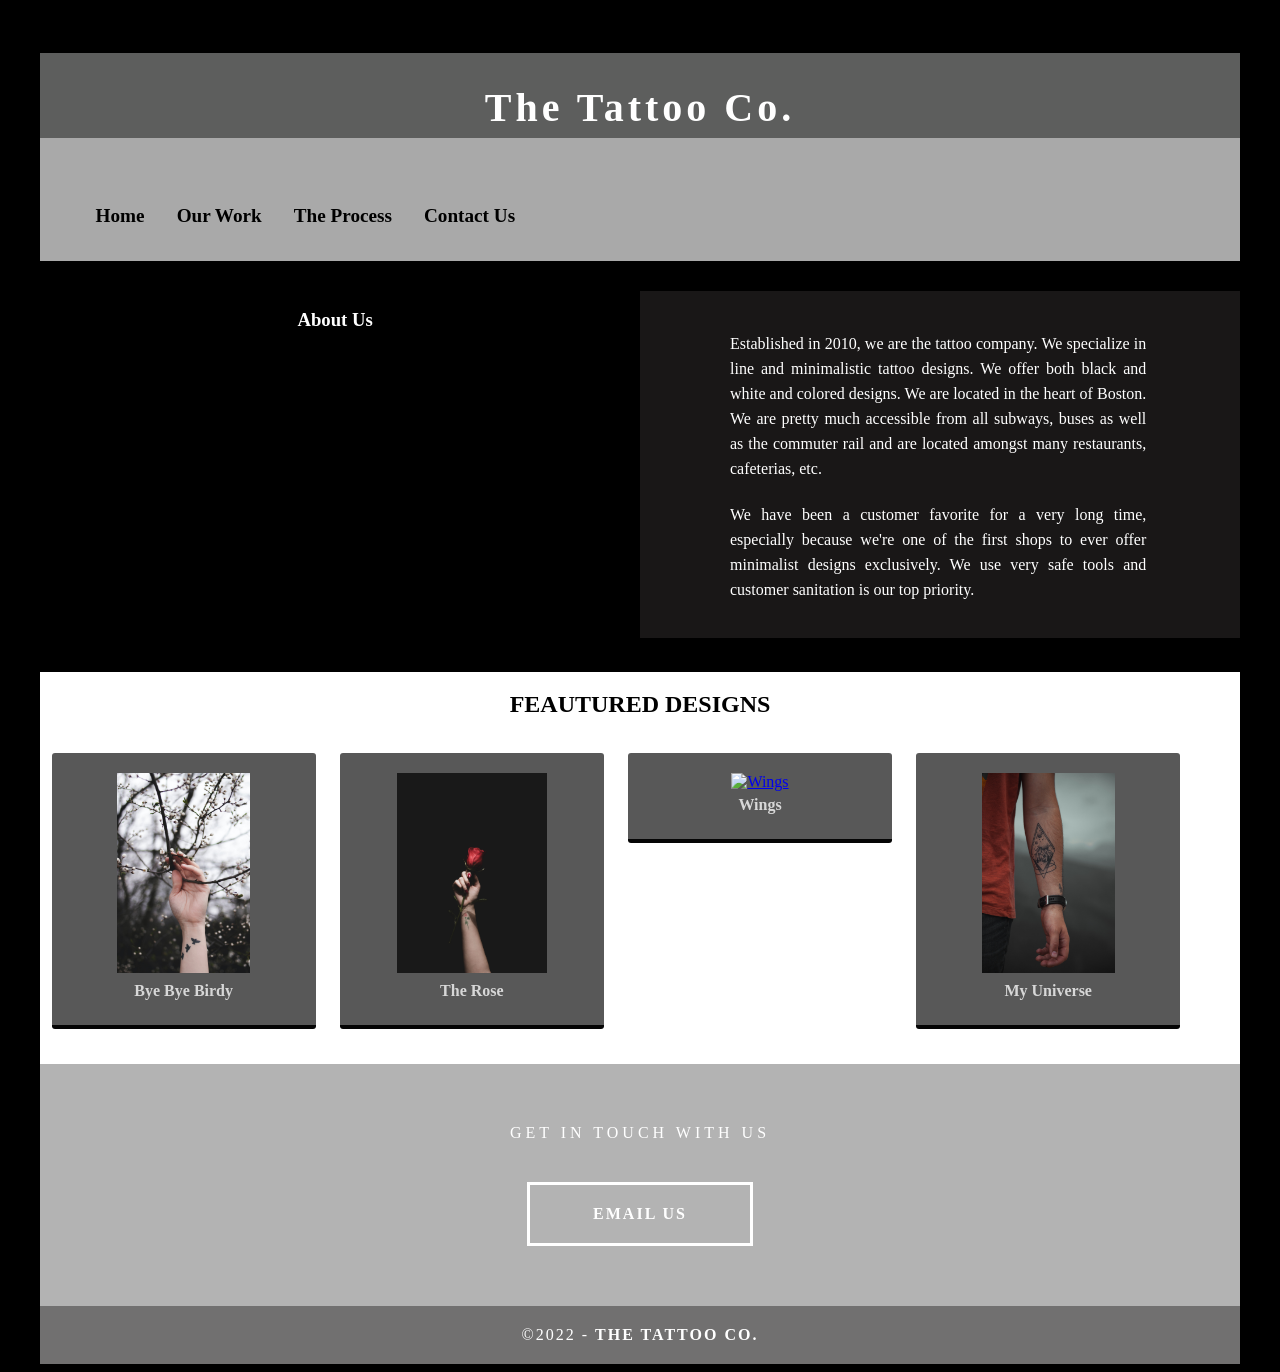
==== Home.html @ f01e4f0e "Add files via upload" ====
<!--https://app-itc2400-37.azurewebsites.net/Home.html-->
<!doctype html>
<html>

<head>
  <meta charset="UTF-8">
  <meta http-equiv="X-UA-Compatible" content="IE=edge">
  <meta name="viewport" content="width=device-width, initial-scale=1.0">
  <title> The Tattoo Co. : Home</title>
  <link rel="stylesheet" href="stylesheets/home.css">
</head>

<body>
  <!-- Main Container -->
  <div class="container">
    <!-- Header -->
    <header class="header">
      <h4 class="logo">The Tattoo Co.</h4>
    </header>
    <nav>
      <ul>
        <li><a href="Home.html"> Home </a> </li>
        <li><a href="Ourwork.html">Our Work</a> </li>
        <li> <a href="TheProcess.html">The Process </a> </li>
        <li><a href="ContactUs.html"> Contact Us</a> </li>
      </ul>
    </nav>

    <!-- Hero Section -->
    <section class="intro">
      <div class="column">
        <h3>About Us &nbsp;</h3>
      </div>
      <div class="column">
        <div style="background-color:#191717; text-align:center;padding:20px 40px;">

          <p> Established in 2010, we are the tattoo company.
            We specialize in line and minimalistic tattoo designs.
            We offer both black and white and colored designs.
            We are located in the heart of Boston. We are pretty
            much accessible from all subways, buses as well as the
            commuter rail and are located amongst many restaurants,
            cafeterias, etc.</p>
          <p>We have been a customer favorite for a very long time,
            especially because we're one of the first shops to ever
            offer minimalist designs exclusively. We use very safe tools
            and customer sanitation is our top priority.</p>
        </div>
      </div>
    </section>
    <!-- Stats Gallery Section -->
    <div class="gallery">

      <h2 style="padding-top: 1em;"> FEAUTURED DESIGNS</h2>

      <div class="thumbnail"> <img src="images/ ByebyeBirdy.jpg" alt="Bye Bye Birdie" width=3648 height="5472"
          class="cards">
        <h4> Bye Bye Birdy </h4>

      </div>
      <div class="thumbnail"> <img src="images/The Rose.jpg" alt="The Rose" width="3448" class="cards">
        <h4>The Rose</h4>

      </div>
      <div class="thumbnail"> <a href="#"><img src="images/Wings.jpg" alt="Wings" width="5975" class="cards" /></a>
        <h4>Wings</h4>
      </div>

      <div class="thumbnail"> <a href="#"><img src="images/Myuniverse.jpg" alt="My Universe" width="3744"
            class="cards" /></a>
        <h4>My Universe</h4>

      </div>
    </div>

    <!-- Footer Section -->
    <footer id="contact">
      <p class="hero_header">GET IN TOUCH WITH US</p>
      <div class="button">
        <a href="mailto:xyz@gmail.com">EMAIL US </a>
      </div>
    </footer>
    <!-- Copyrights Section -->
    <div class="copyright">&copy;2022 - <strong>The Tattoo Co.</strong></div>
  </div>
  <!-- Main Container Ends -->
</body>

</html>
---- stylesheets/home.css ----
@charset "UTF-8";

/* links for images, reference codes used 
Welcome https://unsplash.com/photos/52Kf36w124Y
Bye Bye birdie https://www.pexels.com/photo/person-holding-twig-2106700/
The rose https://unsplash.com/photos/ky5A_DQTSAA
Wings https://unsplash.com/photos/T0mWf5Q5jHY
My Universe https://unsplash.com/photos/CDxbP9Rq1sc
Leaf me alone https://unsplash.com/photos/CjHJbp3zInA
Love https://unsplash.com/photos/JPl0GPNoeoM
Music https://unsplash.com/photos/B3JaMOFsydc
Destination https://unsplash.com/photos/DpKpfS4K2Go
Paper planes https://unsplash.com/photos/8VPh7OsWhLo
Sun to my moon https://unsplash.com/photos/pYd6_Iw8TpM
Sea https://unsplash.com/photos/m-oGAATXyMM
Tattoo gun https://unsplash.com/photos/879s_FY4254
Ink https://unsplash.com/photos/Fm7L2aRlSPw
Latex gloves https://unsplash.com/photos/fAiQRv7FgE0
Numbing Cream https://www.pexels.com/photo/woman-applying-lotion-on-hand-286951/
Background https://unsplash.com/photos/IHj0xtWtLKE
Contact us form, javascript, html, css https://www.formget.com/javascript-contact-form/
The process css html https://codepen.io/paulobrien/pen/baobra
*/
/* Body */
body {
	font-family: Cambria, "Hoefler Text", "Liberation Serif", "Times New Roman", serif;
	background-color: #000000;
	width: fit-content;
}

/* Container */
.container {
	width: 95%;
	margin-left: auto;
	margin-right: auto;
	background-color: darkgray;
}

/* Header */
header {
	width: 100%;
	height: 8%;
	background-color: #5D5E5D;
}

.logo {
	color: #fff;
	font-weight: bold;
	margin-left: auto;
	letter-spacing: 4px;
	margin-right: auto;
	text-align: center;
	padding-top: 25px;
	line-height: 1.5em;
	font-size: 40px;
	display: block;
}

.hero_header {
	color: #FFFFFF;
	text-align: center;
	margin: 0;
	letter-spacing: 4px;
}

nav {
	font-weight: bold;
	background-color: darkgray;
}

nav a {
	text-decoration: none;
	color: black;
}

nav ul {
	list-style-type: none;
	font-size: 1.2em;
	overflow: hidden;
	background-color: darkgray;
}

li {
	display: inline;
	float: left;
}

li a {
	display: block;
	text-align: center;
	padding: 14px 16px;
	text-decoration: none;
}

/* About Section */
.text_column {
	width: 90%;
	font-weight: lighter;
	line-height: 25px;
	padding-left: 20px;
	padding-right: 20px;
	margin-right: 10px;
}

.gallery {
	clear: both;
	display: inline-block;
	width: 100%;
	background-color: #FFFFFF;
	padding-bottom: 35px;
	padding-top: 0px;
	margin-top: -5px;
	margin-bottom: 0px;
}

.thumbnail {
	width: 22%;
	text-align: center;
	float: left;
	margin-top: 35px;
	background-color: #585858;
	padding-bottom: 20px;
	margin-left: 1%;
	margin-right: 1%;
	border-radius: 3px;
	padding-top: 20px;
	border-bottom: 4px solid #050505;
}

.gallery .thumbnail h4 {
	margin-top: 5px;
	margin-bottom: 5px;
	color: #D7D7D7;
	text-align: center;
	padding-left: 20px;
	padding-right: 20px;
}

.gallery h2 {
	text-align: center;
	margin: inherit;
	font-family: Georgia, 'Times New Roman', Times, serif
}

/* More info */
.intro {
	background-image: url(../images/welcome.jpeg);
	padding-bottom: 35px;
	background-size: contain;
}

.column {
	width: 50%;
	text-align: center;
	padding-top: 30px;
	float: left;
}

.intro .column h3 {
	color: #FFFFFF;
	text-align: center;
}

.intro .column p {
	color: #FFFFFF;
}

.cards {
	width: auto;
	height: auto;
	max-width: 400px;
	max-height: 200px;
}

.intro .column p {
	padding-left: 30px;
	padding-right: 30px;
	text-align: justify;
	line-height: 25px;
	font-weight: lighter;
	margin-left: 20px;
	margin-right: 20px;
	width: 80%;
	margin-top: 4%;
}

.button {
	width: 200px;
	margin-top: 40px;
	margin-right: auto;
	margin-bottom: auto;
	margin-left: auto;
	padding-top: 20px;
	padding-right: 10px;
	padding-bottom: 20px;
	padding-left: 10px;
	text-align: center;
	vertical-align: middle;
	border-radius: 0px;
	text-transform: uppercase;
	font-weight: bold;
	letter-spacing: 2px;
	border: 3px solid #FFFFFF;
	color: #FFFFFF;
	transition: all 0.3s linear;
}

.button:hover {
	background-color: #313131;
	color: #FFFFFF;
	cursor: pointer;
}

footer a {
	text-decoration: none;
	color: #fff;
}

.copyright {
	text-align: center;
	padding-top: 20px;
	padding-bottom: 20px;
	background-color: #717070;
	color: #FFFFFF;
	text-transform: uppercase;
	font-weight: lighter;
	letter-spacing: 2px;
	border-top-width: 2px;
}

footer {
	background-color: #B3B3B3;
	padding-top: 60px;
	padding-bottom: 60PX;
}

.intro {
	display: inline-block;
	background-color: #000000;
}

.profile {
	width: 50%;
}

.gallery .thumbnail .tag {
	color: #5D5E5D;
	padding-bottom: 4px;
	padding-top: 4px;
	padding-left: 20px;
	padding-right: 20px;
}

/* Mobile */
@media (max-width: 320px) {
	.logo {
		width: 100%;
		text-align: center;
		margin-top: 13px;
		margin-right: 0px;
		margin-bottom: 0px;
		margin-left: 0px;
	}
	
	.text_column {
		width: 100%;
		text-align: justify;
		padding: 0;
	}

	.intro .column p {
		width: 80%;
		margin-left: 0px;
	}

	.text_column {
		padding-left: 20px;
	}

	.thumbnail {
		width: 100%;
	}

	.column {
		width: 100%;
		margin-top: 0px;
	}

	.hero_header {
		padding-left: 10px;
		padding-right: 10px;
		line-height: 22px;
		text-align: center;
	}

}

/* Small Tablets */
@media (min-width: 321px)and (max-width: 767px) {
	.logo {
		width: 100%;
		text-align: center;
		margin-top: 13px;
		margin-right: 0px;
		margin-bottom: 0px;
		margin-left: 0px;
	}

	.text_column {
		width: 100%;
		text-align: left;
		padding: 0;
	}

	.thumbnail {
		width: 100%;
	}

	.column {
		width: 100%;
		margin-top: 0px;
	}

	.thumbnail {
		width: 100%;
	}

	.text_column {
		padding-left: 20px;
		padding-right: 20px;
		width: 90%;
	}

	.column {
		width: 100%;
		margin-left: 0px;
		margin-right: 0px;
	}

	.profile {
		width: 100%;
	}

	.intro .column p {
		width: 90%;
		text-align: center;
		padding-left: 0px;
	}
}

/* Small Desktops */
@media (min-width: 768px) and (max-width: 1096px) {
	.text_column {
		width: 100%;
	}

	.thumbnail {
		width: 48%;
	}

	.text_column {
		width: 90%;
		margin: 0;
		padding: 20px;
	}

	.intro .column p {
		width: 80%;
	}
}
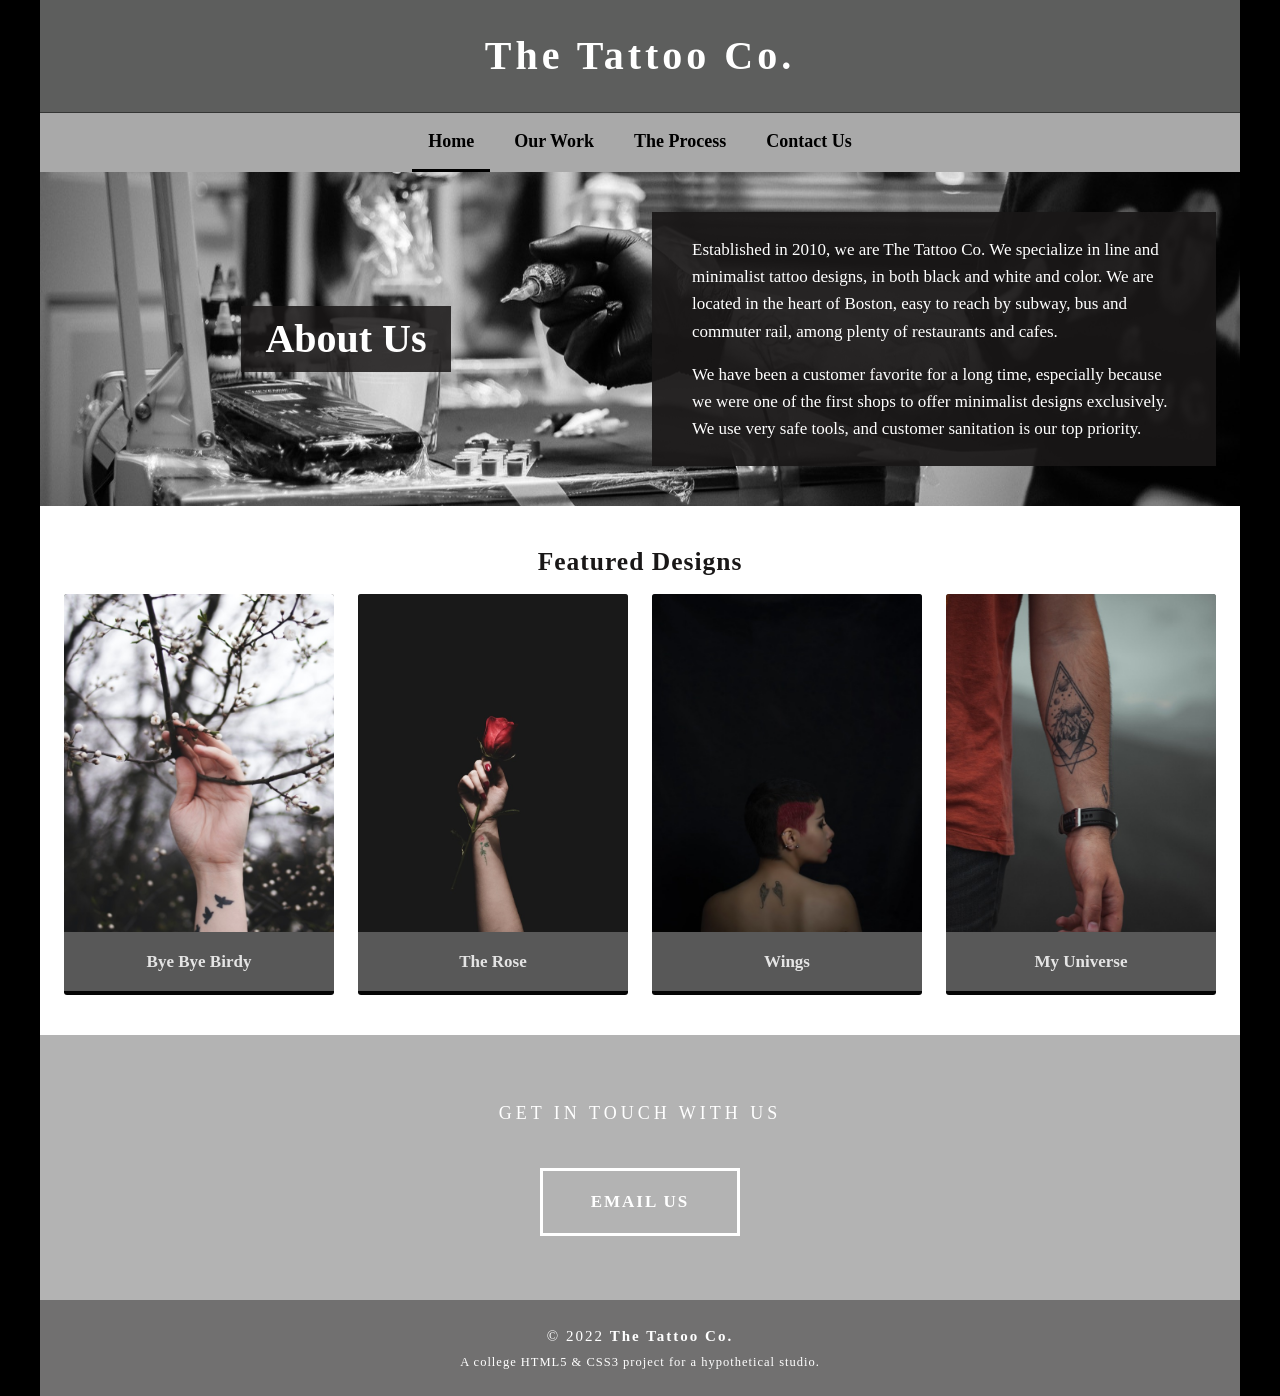
==== commit d32021ab: "Polish: phone-friendly layout, lighter images, fixed typos, working demo form - One shared styleshee" ====
--- a/Home.html
+++ b/Home.html
@@ -1,89 +1,76 @@
-<!--https://app-itc2400-37.azurewebsites.net/Home.html-->
 <!doctype html>
-<html>
+<html lang="en">
 
 <head>
   <meta charset="UTF-8">
-  <meta http-equiv="X-UA-Compatible" content="IE=edge">
-  <meta name="viewport" content="width=device-width, initial-scale=1.0">
-  <title> The Tattoo Co. : Home</title>
-  <link rel="stylesheet" href="stylesheets/home.css">
+  <meta name="viewport" content="width=device-width, initial-scale=1">
+  <title>Home · The Tattoo Co.</title>
+  <meta name="description" content="The Tattoo Co. is a college HTML5 and CSS3 project: a website for a hypothetical minimalist tattoo studio.">
+  <link rel="stylesheet" href="stylesheets/site.css">
 </head>
 
 <body>
-  <!-- Main Container -->
   <div class="container">
-    <!-- Header -->
     <header class="header">
-      <h4 class="logo">The Tattoo Co.</h4>
+      <p class="logo"><a href="Home.html">The Tattoo Co.</a></p>
     </header>
-    <nav>
+    <nav aria-label="Main">
       <ul>
-        <li><a href="Home.html"> Home </a> </li>
-        <li><a href="Ourwork.html">Our Work</a> </li>
-        <li> <a href="TheProcess.html">The Process </a> </li>
-        <li><a href="ContactUs.html"> Contact Us</a> </li>
+        <li><a href="Home.html" aria-current="page">Home</a></li>
+        <li><a href="Ourwork.html">Our Work</a></li>
+        <li><a href="TheProcess.html">The Process</a></li>
+        <li><a href="ContactUs.html">Contact Us</a></li>
       </ul>
     </nav>
 
-    <!-- Hero Section -->
-    <section class="intro">
-      <div class="column">
-        <h3>About Us &nbsp;</h3>
-      </div>
-      <div class="column">
-        <div style="background-color:#191717; text-align:center;padding:20px 40px;">
+    <main>
+      <section class="intro" aria-labelledby="about">
+        <h2 id="about">About Us</h2>
+        <div class="intro-text">
+          <p>Established in 2010, we are The Tattoo Co. We specialize in line and minimalist tattoo designs,
+            in both black and white and color. We are located in the heart of Boston, easy to reach by subway,
+            bus and commuter rail, among plenty of restaurants and cafes.</p>
+          <p>We have been a customer favorite for a long time, especially because we were one of the first shops
+            to offer minimalist designs exclusively. We use very safe tools, and customer sanitation is our top
+            priority.</p>
+        </div>
+      </section>
 
-          <p> Established in 2010, we are the tattoo company.
-            We specialize in line and minimalistic tattoo designs.
-            We offer both black and white and colored designs.
-            We are located in the heart of Boston. We are pretty
-            much accessible from all subways, buses as well as the
-            commuter rail and are located amongst many restaurants,
-            cafeterias, etc.</p>
-          <p>We have been a customer favorite for a very long time,
-            especially because we're one of the first shops to ever
-            offer minimalist designs exclusively. We use very safe tools
-            and customer sanitation is our top priority.</p>
-        </div>
-      </div>
-    </section>
-    <!-- Stats Gallery Section -->
-    <div class="gallery">
+      <section class="section" aria-labelledby="featured">
+        <h2 id="featured">Featured Designs</h2>
+        <ul class="cards">
+          <li><figure class="card">
+            <img src="images/ByebyeBirdy.jpg" width="667" height="1000" loading="lazy"
+              alt="Three small black birds tattooed on a wrist, the hand reaching up to a blossoming branch">
+            <figcaption>Bye Bye Birdy</figcaption>
+          </figure></li>
+          <li><figure class="card">
+            <img src="images/TheRose.jpg" width="751" height="1000" loading="lazy"
+              alt="A raised hand holding a red rose against a black background, a fine-line tattoo on the wrist">
+            <figcaption>The Rose</figcaption>
+          </figure></li>
+          <li><figure class="card">
+            <img src="images/Wings.jpg" width="790" height="730" loading="lazy"
+              alt="A small pair of wings tattooed between the shoulder blades of a person with red hair">
+            <figcaption>Wings</figcaption>
+          </figure></li>
+          <li><figure class="card">
+            <img src="images/Myuniverse.jpg" width="667" height="1000" loading="lazy"
+              alt="A geometric diamond tattoo framing a starry landscape on a forearm">
+            <figcaption>My Universe</figcaption>
+          </figure></li>
+        </ul>
+      </section>
+    </main>
 
-      <h2 style="padding-top: 1em;"> FEAUTURED DESIGNS</h2>
-
-      <div class="thumbnail"> <img src="images/ ByebyeBirdy.jpg" alt="Bye Bye Birdie" width=3648 height="5472"
-          class="cards">
-        <h4> Bye Bye Birdy </h4>
-
-      </div>
-      <div class="thumbnail"> <img src="images/The Rose.jpg" alt="The Rose" width="3448" class="cards">
-        <h4>The Rose</h4>
-
-      </div>
-      <div class="thumbnail"> <a href="#"><img src="images/Wings.jpg" alt="Wings" width="5975" class="cards" /></a>
-        <h4>Wings</h4>
-      </div>
-
-      <div class="thumbnail"> <a href="#"><img src="images/Myuniverse.jpg" alt="My Universe" width="3744"
-            class="cards" /></a>
-        <h4>My Universe</h4>
-
-      </div>
+    <footer>
+      <p class="hero_header">GET IN TOUCH WITH US</p>
+      <a class="button" href="mailto:hello@example.com">Email us</a>
+    </footer>
+    <div class="copyright">&copy; 2022 <strong>The Tattoo Co.</strong>
+      <small>A college HTML5 &amp; CSS3 project for a hypothetical studio.</small>
     </div>
-
-    <!-- Footer Section -->
-    <footer id="contact">
-      <p class="hero_header">GET IN TOUCH WITH US</p>
-      <div class="button">
-        <a href="mailto:xyz@gmail.com">EMAIL US </a>
-      </div>
-    </footer>
-    <!-- Copyrights Section -->
-    <div class="copyright">&copy;2022 - <strong>The Tattoo Co.</strong></div>
   </div>
-  <!-- Main Container Ends -->
 </body>
 
-</html>+</html>
--- a/stylesheets/site.css
+++ b/stylesheets/site.css
@@ -0,0 +1,434 @@
+@charset "UTF-8";
+
+/* The Tattoo Co. — one shared stylesheet for all four pages.
+
+Image credits:
+Welcome https://unsplash.com/photos/52Kf36w124Y
+Bye Bye Birdy https://www.pexels.com/photo/person-holding-twig-2106700/
+The Rose https://unsplash.com/photos/ky5A_DQTSAA
+Wings https://unsplash.com/photos/T0mWf5Q5jHY
+My Universe https://unsplash.com/photos/CDxbP9Rq1sc
+Leaf Me Alone https://unsplash.com/photos/CjHJbp3zInA
+Remedy (Love) https://unsplash.com/photos/JPl0GPNoeoM
+Music https://unsplash.com/photos/B3JaMOFsydc
+Destination https://unsplash.com/photos/DpKpfS4K2Go
+Paper Plane https://unsplash.com/photos/8VPh7OsWhLo
+Sun To My Moon https://unsplash.com/photos/pYd6_Iw8TpM
+Seahorn (Sea) https://unsplash.com/photos/m-oGAATXyMM
+Tattoo gun https://unsplash.com/photos/879s_FY4254
+Ink https://unsplash.com/photos/Fm7L2aRlSPw
+Gloves https://unsplash.com/photos/fAiQRv7FgE0
+Numbing cream https://www.pexels.com/photo/woman-applying-lotion-on-hand-286951/
+Background https://unsplash.com/photos/IHj0xtWtLKE
+Contact form reference https://www.formget.com/javascript-contact-form/
+The Process layout reference https://codepen.io/paulobrien/pen/baobra
+*/
+
+:root {
+	--black: #000;
+	--ink: #191717;
+	--header: #5d5e5d;
+	--panel: darkgray;
+	--card: #585858;
+	--card-text: #e4e4e4;
+	--footer: #b3b3b3;
+	--copyright: #717070;
+	--white: #fff;
+
+	--serif: Cambria, "Hoefler Text", "Liberation Serif", "Times New Roman", serif;
+	--display: Georgia, "Times New Roman", Times, serif;
+
+	--space-1: 0.5rem;
+	--space-2: 1rem;
+	--space-3: 1.5rem;
+	--space-4: 2.5rem;
+	--space-5: 4rem;
+}
+
+*,
+*::before,
+*::after {
+	box-sizing: border-box;
+}
+
+body {
+	margin: 0;
+	font-family: var(--serif);
+	font-size: 1.0625rem;
+	line-height: 1.6;
+	color: var(--ink);
+	background-color: var(--black);
+}
+
+img {
+	display: block;
+	max-width: 100%;
+	height: auto;
+}
+
+h1,
+h2,
+h3 {
+	font-family: var(--display);
+	line-height: 1.25;
+	margin: 0 0 var(--space-2);
+}
+
+.container {
+	width: min(100%, 1200px);
+	margin: 0 auto;
+	background-color: var(--panel);
+}
+
+/* Header */
+.header {
+	background-color: var(--header);
+	border-bottom: 1px solid #353635;
+	padding: var(--space-3) var(--space-2);
+	text-align: center;
+}
+
+.logo {
+	margin: 0;
+	color: var(--white);
+	font-family: var(--serif);
+	font-size: clamp(1.75rem, 6vw, 2.5rem);
+	font-weight: bold;
+	letter-spacing: 4px;
+}
+
+.logo a {
+	color: inherit;
+	text-decoration: none;
+}
+
+/* Nav */
+nav ul {
+	display: flex;
+	flex-wrap: wrap;
+	justify-content: center;
+	gap: 0 var(--space-1);
+	margin: 0;
+	padding: 0 var(--space-1);
+	list-style: none;
+}
+
+nav a {
+	display: block;
+	padding: 0.85rem 1rem;
+	font-size: 1.125rem;
+	font-weight: bold;
+	color: var(--black);
+	text-decoration: none;
+	border-bottom: 3px solid transparent;
+}
+
+nav a:hover,
+nav a:focus-visible {
+	border-bottom-color: var(--header);
+}
+
+nav a[aria-current="page"] {
+	border-bottom-color: var(--black);
+}
+
+/* Shared section wrapper */
+.section {
+	background-color: var(--white);
+	padding: var(--space-4) var(--space-3);
+}
+
+.section h2 {
+	text-align: center;
+	letter-spacing: 1px;
+}
+
+/* Home: About Us */
+.intro {
+	display: grid;
+	grid-template-columns: 1fr 1fr;
+	align-items: center;
+	gap: var(--space-3);
+	padding: var(--space-4) var(--space-3);
+	background: var(--black) url(../images/welcome.jpeg) center / cover no-repeat;
+}
+
+.intro h2 {
+	justify-self: center;
+	margin: 0;
+	padding: var(--space-1) var(--space-3);
+	background-color: rgba(25, 23, 23, 0.85);
+	color: var(--white);
+	text-align: center;
+	font-size: clamp(1.75rem, 5vw, 2.5rem);
+}
+
+.intro-text {
+	background-color: rgba(25, 23, 23, 0.92);
+	color: var(--white);
+	padding: var(--space-3) var(--space-4);
+}
+
+.intro-text p {
+	margin: 0 0 var(--space-2);
+}
+
+.intro-text p:last-child {
+	margin-bottom: 0;
+}
+
+/* Galleries (Home + Our Work) */
+.cards {
+	display: grid;
+	grid-template-columns: repeat(auto-fill, minmax(220px, 1fr));
+	gap: var(--space-3);
+	margin: 0;
+	padding: 0;
+	list-style: none;
+}
+
+.cards > li {
+	display: flex;
+}
+
+.card {
+	flex: 1;
+	display: flex;
+	flex-direction: column;
+	margin: 0;
+	background-color: var(--card);
+	border-radius: 3px;
+	border-bottom: 4px solid #050505;
+	overflow: hidden;
+}
+
+.card img {
+	width: 100%;
+	aspect-ratio: 4 / 5;
+	object-fit: cover;
+}
+
+.card figcaption {
+	flex: 1;
+	display: grid;
+	place-items: center;
+	padding: var(--space-2);
+	color: var(--card-text);
+	font-weight: bold;
+	text-align: center;
+}
+
+/* The Process */
+.process {
+	display: grid;
+	gap: var(--space-4);
+	max-width: 1100px;
+	margin: 0 auto;
+}
+
+.step {
+	display: grid;
+	grid-template-columns: 1fr 1fr;
+	background-color: #ccc;
+}
+
+.step-text {
+	padding: var(--space-3);
+}
+
+.step-text h3 {
+	text-align: center;
+}
+
+.step-text p {
+	margin: 0;
+}
+
+.step img {
+	width: 100%;
+	height: 100%;
+	min-height: 300px;
+	object-fit: cover;
+	aspect-ratio: auto;
+	contain: size; /* the text sets the row height, the photo fills it */
+}
+
+.process-note {
+	max-width: 70ch;
+	margin: var(--space-4) auto 0;
+}
+
+/* Contact */
+.contact {
+	background: url(../images/bg.jpg) center / cover no-repeat;
+	padding: var(--space-5) var(--space-2);
+}
+
+.contact-card {
+	width: min(100%, 440px);
+	margin: 0 auto;
+	padding: var(--space-3) var(--space-4);
+	background-color: var(--white);
+	border: 1px solid var(--black);
+	border-radius: 6px;
+	box-shadow: 0 0 15px rgba(0, 0, 0, 0.5);
+}
+
+.contact-card h2 {
+	margin-bottom: var(--space-1);
+}
+
+.contact-card hr {
+	margin: 0 0 var(--space-3);
+}
+
+.contact-card label {
+	display: block;
+	margin-bottom: var(--space-1);
+	font-weight: bold;
+}
+
+.contact-card input,
+.contact-card textarea {
+	display: block;
+	width: 100%;
+	margin-bottom: var(--space-3);
+	padding: 0.6rem;
+	font: inherit;
+	border: 3px solid var(--black);
+}
+
+.contact-card textarea {
+	min-height: 120px;
+	resize: vertical;
+}
+
+.contact-card button {
+	width: 100%;
+	padding: 0.75rem;
+	font: inherit;
+	font-size: 1.125rem;
+	font-weight: bold;
+	color: var(--white);
+	background-color: #4d4d4d;
+	border: none;
+	cursor: pointer;
+}
+
+.contact-card button:hover,
+.contact-card button:focus-visible {
+	background-color: var(--black);
+}
+
+.form-note {
+	margin: var(--space-2) 0 0;
+	font-size: 0.9375rem;
+	text-align: center;
+}
+
+.form-status {
+	margin: var(--space-2) 0 0;
+	padding: var(--space-2);
+	background-color: #eee;
+	border-left: 4px solid var(--header);
+}
+
+/* Footer */
+footer {
+	background-color: var(--footer);
+	padding: var(--space-5) var(--space-2);
+	text-align: center;
+}
+
+.hero_header {
+	margin: 0 0 var(--space-4);
+	color: var(--white);
+	font-size: 1.125rem;
+	letter-spacing: 4px;
+}
+
+.button {
+	display: inline-block;
+	min-width: 200px;
+	padding: 1.1rem 1.5rem;
+	font-weight: bold;
+	letter-spacing: 2px;
+	text-transform: uppercase;
+	text-decoration: none;
+	color: var(--white);
+	border: 3px solid var(--white);
+	transition: background-color 0.3s linear;
+}
+
+.button:hover,
+.button:focus-visible {
+	background-color: #313131;
+}
+
+.copyright {
+	padding: var(--space-3) var(--space-2);
+	background-color: var(--copyright);
+	color: var(--white);
+	text-align: center;
+	letter-spacing: 2px;
+	font-size: 0.9375rem;
+}
+
+.copyright small {
+	display: block;
+	margin-top: 0.25rem;
+	letter-spacing: 1px;
+	text-transform: none;
+}
+
+/* Tablets and phones */
+@media (max-width: 760px) {
+	.intro,
+	.step {
+		grid-template-columns: 1fr;
+	}
+
+	.intro-text {
+		padding: var(--space-3);
+	}
+
+	.step img {
+		height: auto;
+		min-height: 0;
+		aspect-ratio: 3 / 2;
+	}
+
+	.section {
+		padding: var(--space-4) var(--space-2);
+	}
+
+	.contact-card {
+		padding: var(--space-3);
+	}
+}
+
+@media (max-width: 480px) {
+	nav ul {
+		gap: 0;
+		padding: 0;
+	}
+
+	nav a {
+		padding: 0.7rem 0.45rem;
+		font-size: 0.95rem;
+	}
+
+	.cards {
+		grid-template-columns: 1fr 1fr;
+		gap: var(--space-2);
+	}
+
+	.card figcaption {
+		padding: var(--space-1);
+		font-size: 0.9375rem;
+	}
+
+	.hero_header {
+		letter-spacing: 2px;
+	}
+}
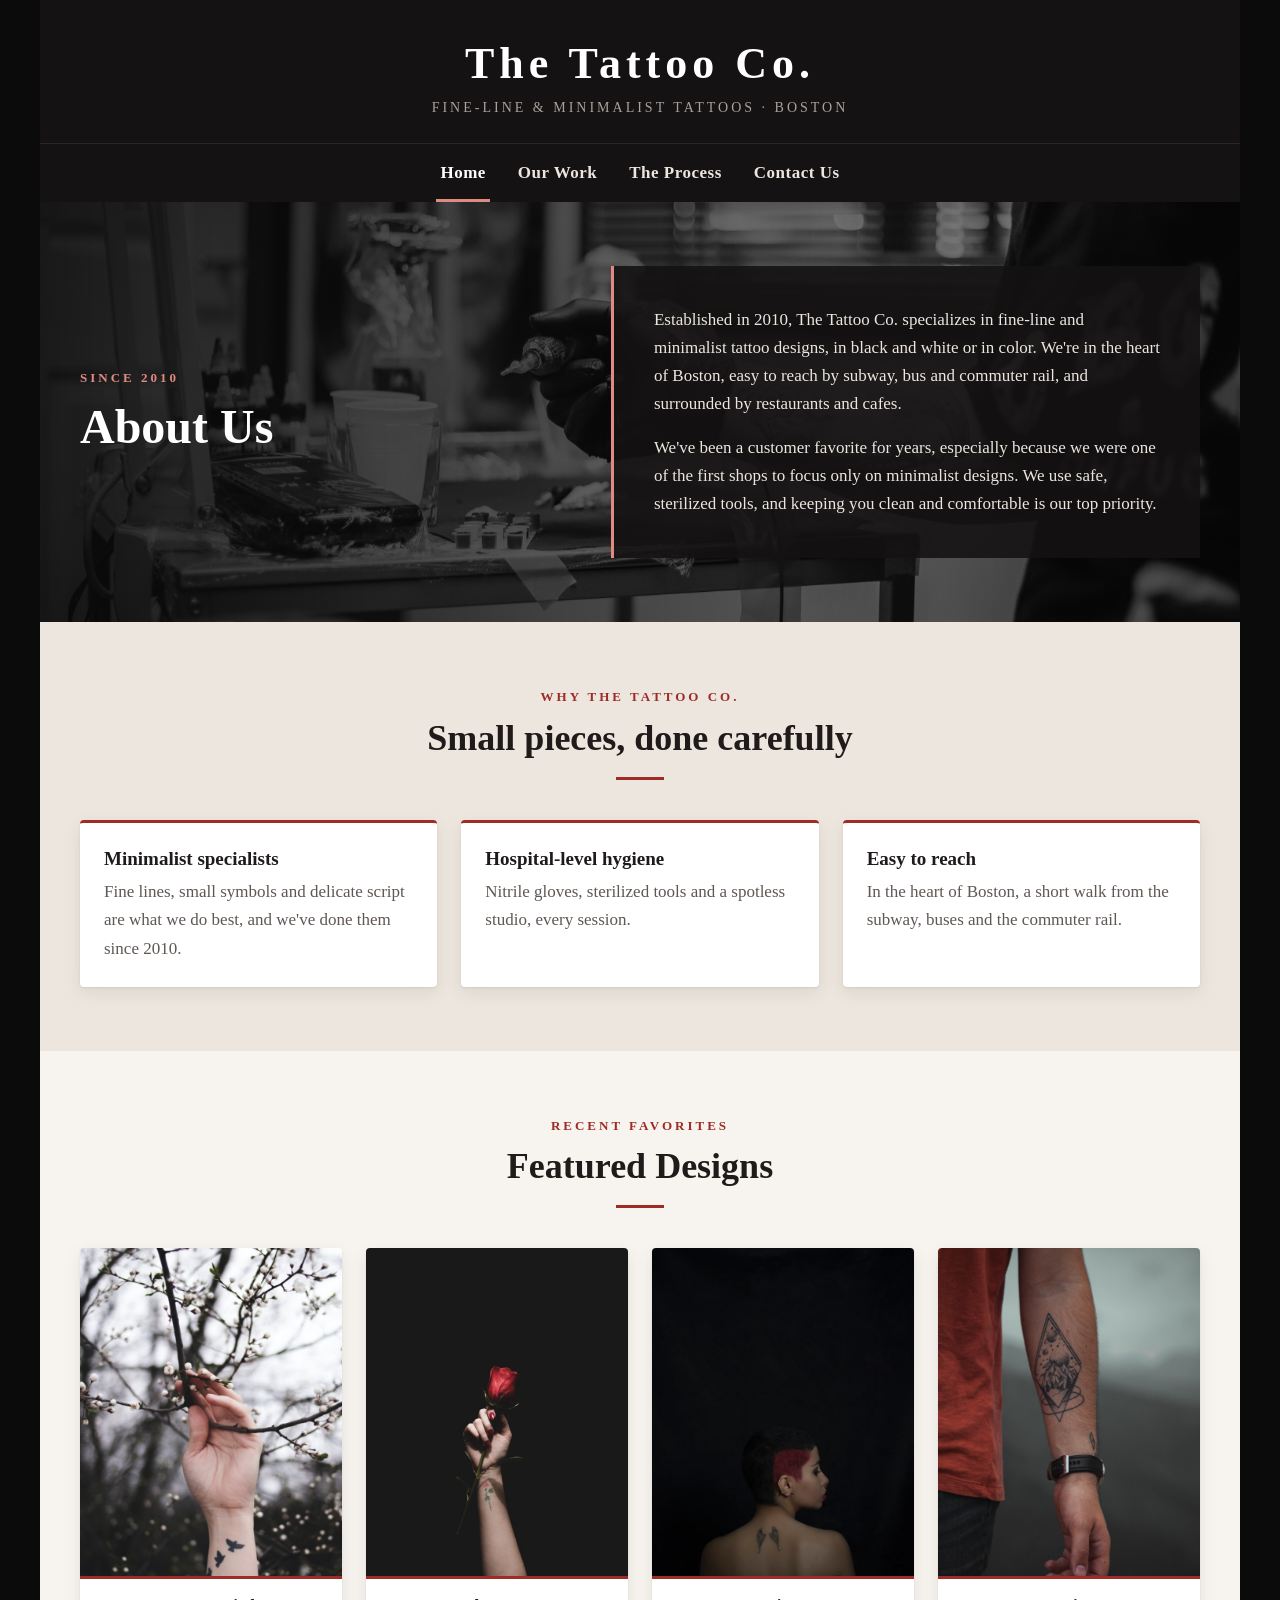
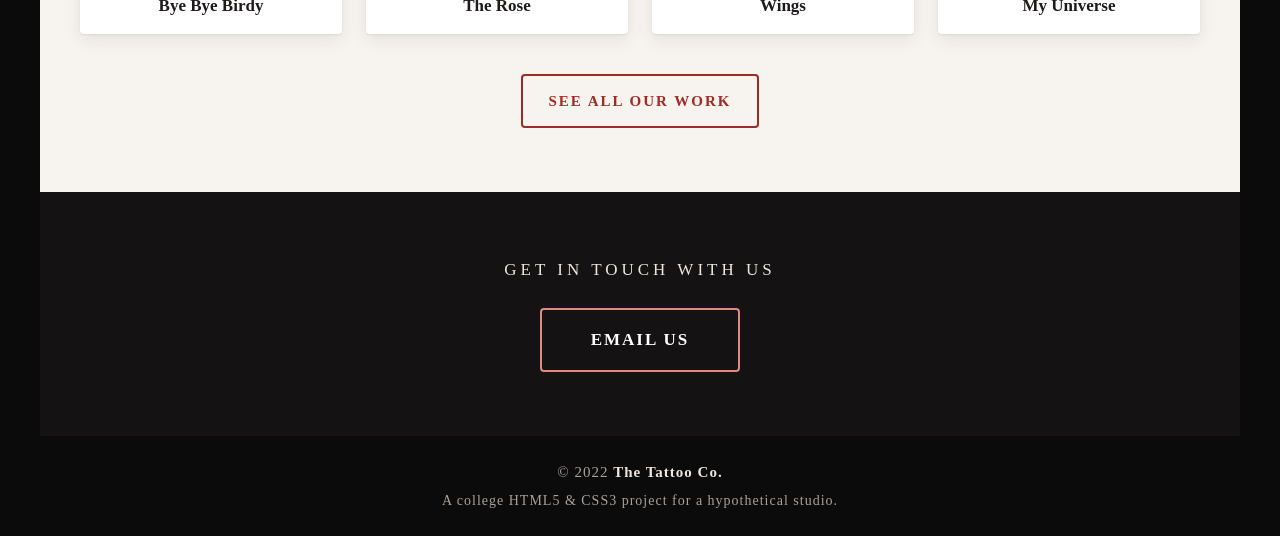
==== commit d2367539: "Refresh: warmer palette, better contrast and spacing, a few new sections and photos - New palette: d" ====
--- a/Home.html
+++ b/Home.html
@@ -13,6 +13,7 @@
   <div class="container">
     <header class="header">
       <p class="logo"><a href="Home.html">The Tattoo Co.</a></p>
+      <p class="tagline">Fine-line &amp; minimalist tattoos · Boston</p>
     </header>
     <nav aria-label="Main">
       <ul>
@@ -25,19 +26,47 @@
 
     <main>
       <section class="intro" aria-labelledby="about">
-        <h2 id="about">About Us</h2>
+        <div>
+          <p class="eyebrow">Since 2010</p>
+          <h2 id="about">About Us</h2>
+        </div>
         <div class="intro-text">
-          <p>Established in 2010, we are The Tattoo Co. We specialize in line and minimalist tattoo designs,
-            in both black and white and color. We are located in the heart of Boston, easy to reach by subway,
-            bus and commuter rail, among plenty of restaurants and cafes.</p>
-          <p>We have been a customer favorite for a long time, especially because we were one of the first shops
-            to offer minimalist designs exclusively. We use very safe tools, and customer sanitation is our top
-            priority.</p>
+          <p>Established in 2010, The Tattoo Co. specializes in fine-line and minimalist tattoo designs, in
+            black and white or in color. We're in the heart of Boston, easy to reach by subway, bus and
+            commuter rail, and surrounded by restaurants and cafes.</p>
+          <p>We've been a customer favorite for years, especially because we were one of the first shops to
+            focus only on minimalist designs. We use safe, sterilized tools, and keeping you clean and
+            comfortable is our top priority.</p>
         </div>
       </section>
 
+      <section class="section section-alt" aria-labelledby="why">
+        <div class="section-head">
+          <p class="eyebrow">Why The Tattoo Co.</p>
+          <h2 id="why">Small pieces, done carefully</h2>
+        </div>
+        <ul class="reasons">
+          <li>
+            <h3>Minimalist specialists</h3>
+            <p>Fine lines, small symbols and delicate script are what we do best, and we've done them since
+              2010.</p>
+          </li>
+          <li>
+            <h3>Hospital-level hygiene</h3>
+            <p>Nitrile gloves, sterilized tools and a spotless studio, every session.</p>
+          </li>
+          <li>
+            <h3>Easy to reach</h3>
+            <p>In the heart of Boston, a short walk from the subway, buses and the commuter rail.</p>
+          </li>
+        </ul>
+      </section>
+
       <section class="section" aria-labelledby="featured">
-        <h2 id="featured">Featured Designs</h2>
+        <div class="section-head">
+          <p class="eyebrow">Recent favorites</p>
+          <h2 id="featured">Featured Designs</h2>
+        </div>
         <ul class="cards">
           <li><figure class="card">
             <img src="images/ByebyeBirdy.jpg" width="667" height="1000" loading="lazy"
@@ -60,6 +89,7 @@
             <figcaption>My Universe</figcaption>
           </figure></li>
         </ul>
+        <p class="center"><a class="btn" href="Ourwork.html">See all our work</a></p>
       </section>
     </main>
 
--- a/stylesheets/site.css
+++ b/stylesheets/site.css
@@ -20,20 +20,28 @@
 Gloves https://unsplash.com/photos/fAiQRv7FgE0
 Numbing cream https://www.pexels.com/photo/woman-applying-lotion-on-hand-286951/
 Background https://unsplash.com/photos/IHj0xtWtLKE
+Lotus (Lotus.jpg, formerly tattoo1.jpg) from the original project files; source not recorded
+444 https://unsplash.com/photos/pRsbNZsq5lM
+Together https://unsplash.com/photos/3afL0VQrjvg
+Trident https://unsplash.com/photos/YzK7je1mZvM
 Contact form reference https://www.formget.com/javascript-contact-form/
 The Process layout reference https://codepen.io/paulobrien/pen/baobra
 */
 
 :root {
-	--black: #000;
-	--ink: #191717;
-	--header: #5d5e5d;
-	--panel: darkgray;
-	--card: #585858;
-	--card-text: #e4e4e4;
-	--footer: #b3b3b3;
-	--copyright: #717070;
+	--night: #141212;
+	--night-2: #0c0b0b;
+	--paper: #f7f3ee;
+	--paper-2: #ece6de;
 	--white: #fff;
+	--ink: #1f1b1a;
+	--muted: #5f5753;
+	--on-dark: #ece6df;
+	--on-dark-muted: #a9a19b;
+	--line: #d9d0c5;
+	--accent: #9e2b25;
+	--accent-dark: #7d211c;
+	--accent-on-dark: #e08b82;
 
 	--serif: Cambria, "Hoefler Text", "Liberation Serif", "Times New Roman", serif;
 	--display: Georgia, "Times New Roman", Times, serif;
@@ -43,6 +51,9 @@
 	--space-3: 1.5rem;
 	--space-4: 2.5rem;
 	--space-5: 4rem;
+
+	--radius: 4px;
+	--shadow: 0 1px 2px rgba(31, 27, 26, 0.08), 0 6px 18px rgba(31, 27, 26, 0.08);
 }
 
 *,
@@ -51,13 +62,17 @@
 	box-sizing: border-box;
 }
 
+html {
+	scroll-behavior: smooth;
+}
+
 body {
 	margin: 0;
 	font-family: var(--serif);
 	font-size: 1.0625rem;
-	line-height: 1.6;
+	line-height: 1.65;
 	color: var(--ink);
-	background-color: var(--black);
+	background-color: var(--night-2);
 }
 
 img {
@@ -70,21 +85,38 @@
 h2,
 h3 {
 	font-family: var(--display);
+	font-weight: bold;
 	line-height: 1.25;
 	margin: 0 0 var(--space-2);
+}
+
+p {
+	margin: 0 0 var(--space-2);
+}
+
+p:last-child {
+	margin-bottom: 0;
+}
+
+a {
+	color: var(--accent);
+}
+
+:focus-visible {
+	outline: 2px solid var(--accent);
+	outline-offset: 3px;
 }
 
 .container {
 	width: min(100%, 1200px);
 	margin: 0 auto;
-	background-color: var(--panel);
-}
-
-/* Header */
+	background-color: var(--paper);
+}
+
+/* Header + nav: one dark band */
 .header {
-	background-color: var(--header);
-	border-bottom: 1px solid #353635;
-	padding: var(--space-3) var(--space-2);
+	background-color: var(--night);
+	padding: var(--space-4) var(--space-2) var(--space-3);
 	text-align: center;
 }
 
@@ -92,9 +124,10 @@
 	margin: 0;
 	color: var(--white);
 	font-family: var(--serif);
-	font-size: clamp(1.75rem, 6vw, 2.5rem);
-	font-weight: bold;
-	letter-spacing: 4px;
+	font-size: clamp(1.9rem, 6vw, 2.75rem);
+	font-weight: bold;
+	letter-spacing: 5px;
+	line-height: 1.1;
 }
 
 .logo a {
@@ -102,12 +135,24 @@
 	text-decoration: none;
 }
 
-/* Nav */
+.tagline {
+	margin: var(--space-1) 0 0;
+	color: var(--on-dark-muted);
+	font-size: 0.875rem;
+	letter-spacing: 3px;
+	text-transform: uppercase;
+}
+
+nav {
+	background-color: var(--night);
+	border-top: 1px solid #2b2625;
+}
+
 nav ul {
 	display: flex;
 	flex-wrap: wrap;
 	justify-content: center;
-	gap: 0 var(--space-1);
+	gap: 0 var(--space-3);
 	margin: 0;
 	padding: 0 var(--space-1);
 	list-style: none;
@@ -115,72 +160,154 @@
 
 nav a {
 	display: block;
-	padding: 0.85rem 1rem;
-	font-size: 1.125rem;
-	font-weight: bold;
-	color: var(--black);
+	padding: 0.9rem 0.25rem 0.75rem;
+	font-size: 1.0625rem;
+	font-weight: bold;
+	letter-spacing: 0.5px;
+	color: var(--on-dark);
 	text-decoration: none;
 	border-bottom: 3px solid transparent;
+	transition: color 0.2s, border-color 0.2s;
 }
 
 nav a:hover,
 nav a:focus-visible {
-	border-bottom-color: var(--header);
+	color: var(--white);
+	border-bottom-color: #5a524e;
 }
 
 nav a[aria-current="page"] {
-	border-bottom-color: var(--black);
-}
-
-/* Shared section wrapper */
+	color: var(--white);
+	border-bottom-color: var(--accent-on-dark);
+}
+
+/* Sections and headings */
 .section {
-	background-color: var(--white);
-	padding: var(--space-4) var(--space-3);
-}
-
-.section h2 {
+	padding: var(--space-5) var(--space-4);
+}
+
+.section-alt {
+	background-color: var(--paper-2);
+}
+
+.section-head {
+	max-width: 60ch;
+	margin: 0 auto var(--space-4);
 	text-align: center;
-	letter-spacing: 1px;
+}
+
+.eyebrow {
+	margin: 0 0 var(--space-1);
+	color: var(--accent);
+	font-size: 0.8125rem;
+	font-weight: bold;
+	letter-spacing: 3px;
+	text-transform: uppercase;
+}
+
+.section-head h2 {
+	font-size: clamp(1.75rem, 4vw, 2.25rem);
+}
+
+.section-head h2::after {
+	content: "";
+	display: block;
+	width: 48px;
+	height: 3px;
+	margin: var(--space-2) auto 0;
+	background-color: var(--accent);
+}
+
+.lede {
+	color: var(--muted);
+}
+
+/* Buttons */
+.btn {
+	display: inline-block;
+	padding: 0.8rem 1.6rem;
+	font-weight: bold;
+	letter-spacing: 2px;
+	text-transform: uppercase;
+	text-decoration: none;
+	font-size: 0.9375rem;
+	color: var(--accent);
+	border: 2px solid var(--accent);
+	border-radius: var(--radius);
+	transition: background-color 0.2s, color 0.2s;
+}
+
+.btn:hover,
+.btn:focus-visible {
+	color: var(--white);
+	background-color: var(--accent);
+}
+
+.center {
+	margin-top: var(--space-4);
+	text-align: center;
 }
 
 /* Home: About Us */
 .intro {
 	display: grid;
-	grid-template-columns: 1fr 1fr;
+	grid-template-columns: 1fr 1.2fr;
 	align-items: center;
+	gap: var(--space-4);
+	padding: var(--space-5) var(--space-4);
+	background:
+		linear-gradient(90deg, rgba(12, 11, 11, 0.85), rgba(12, 11, 11, 0.45)),
+		var(--night) url(../images/welcome.jpeg) center / cover no-repeat;
+	color: var(--on-dark);
+}
+
+.intro .eyebrow {
+	color: var(--accent-on-dark);
+}
+
+.intro h2 {
+	margin: 0;
+	color: var(--white);
+	font-size: clamp(2rem, 5vw, 3rem);
+}
+
+.intro-text {
+	background-color: rgba(20, 18, 18, 0.88);
+	border-left: 3px solid var(--accent-on-dark);
+	padding: var(--space-4);
+}
+
+/* Home: three reasons */
+.reasons {
+	display: grid;
+	grid-template-columns: repeat(3, 1fr);
 	gap: var(--space-3);
-	padding: var(--space-4) var(--space-3);
-	background: var(--black) url(../images/welcome.jpeg) center / cover no-repeat;
-}
-
-.intro h2 {
-	justify-self: center;
-	margin: 0;
-	padding: var(--space-1) var(--space-3);
-	background-color: rgba(25, 23, 23, 0.85);
-	color: var(--white);
-	text-align: center;
-	font-size: clamp(1.75rem, 5vw, 2.5rem);
-}
-
-.intro-text {
-	background-color: rgba(25, 23, 23, 0.92);
-	color: var(--white);
-	padding: var(--space-3) var(--space-4);
-}
-
-.intro-text p {
-	margin: 0 0 var(--space-2);
-}
-
-.intro-text p:last-child {
-	margin-bottom: 0;
+	margin: 0;
+	padding: 0;
+	list-style: none;
+}
+
+.reasons li {
+	padding: var(--space-3);
+	background-color: var(--white);
+	border-top: 3px solid var(--accent);
+	border-radius: var(--radius);
+	box-shadow: var(--shadow);
+}
+
+.reasons h3 {
+	font-size: 1.1875rem;
+	margin-bottom: var(--space-1);
+}
+
+.reasons p {
+	color: var(--muted);
 }
 
 /* Galleries (Home + Our Work) */
 .cards {
 	display: grid;
-	grid-template-columns: repeat(auto-fill, minmax(220px, 1fr));
+	grid-template-columns: repeat(4, 1fr);
 	gap: var(--space-3);
 	margin: 0;
 	padding: 0;
@@ -196,10 +323,16 @@
 	display: flex;
 	flex-direction: column;
 	margin: 0;
-	background-color: var(--card);
-	border-radius: 3px;
-	border-bottom: 4px solid #050505;
+	background-color: var(--white);
+	border-radius: var(--radius);
+	box-shadow: var(--shadow);
 	overflow: hidden;
+	transition: transform 0.25s, box-shadow 0.25s;
+}
+
+.card:hover {
+	transform: translateY(-4px);
+	box-shadow: 0 2px 4px rgba(31, 27, 26, 0.1), 0 14px 28px rgba(31, 27, 26, 0.14);
 }
 
 .card img {
@@ -212,66 +345,135 @@
 	flex: 1;
 	display: grid;
 	place-items: center;
-	padding: var(--space-2);
-	color: var(--card-text);
+	padding: 0.85rem var(--space-2);
+	font-family: var(--display);
 	font-weight: bold;
 	text-align: center;
-}
-
-/* The Process */
+	border-top: 3px solid var(--accent);
+}
+
+/* The Process: how a session works */
+.steps {
+	display: grid;
+	grid-template-columns: repeat(4, 1fr);
+	gap: var(--space-3);
+	margin: 0;
+	padding: 0;
+	list-style: none;
+	counter-reset: step;
+}
+
+.steps li {
+	counter-increment: step;
+	padding: var(--space-3);
+	background-color: var(--white);
+	border-radius: var(--radius);
+	box-shadow: var(--shadow);
+}
+
+.steps li::before {
+	content: counter(step, decimal-leading-zero);
+	display: block;
+	margin-bottom: var(--space-1);
+	color: var(--accent);
+	font-family: var(--display);
+	font-size: 1.75rem;
+	font-weight: bold;
+	line-height: 1;
+}
+
+.steps h3 {
+	font-size: 1.1875rem;
+	margin-bottom: var(--space-1);
+}
+
+.steps p {
+	color: var(--muted);
+	font-size: 1rem;
+}
+
+/* The Process: equipment */
 .process {
 	display: grid;
 	gap: var(--space-4);
-	max-width: 1100px;
+	max-width: 1040px;
 	margin: 0 auto;
 }
 
 .step {
 	display: grid;
 	grid-template-columns: 1fr 1fr;
-	background-color: #ccc;
+	background-color: var(--white);
+	border-radius: var(--radius);
+	box-shadow: var(--shadow);
+	overflow: hidden;
+}
+
+/* Alternate photo sides for rhythm */
+.step:nth-child(even) img {
+	order: -1;
 }
 
 .step-text {
-	padding: var(--space-3);
+	align-self: center;
+	padding: var(--space-4);
 }
 
 .step-text h3 {
-	text-align: center;
-}
-
-.step-text p {
-	margin: 0;
+	font-size: 1.375rem;
+}
+
+.step-text h3::after {
+	content: "";
+	display: block;
+	width: 32px;
+	height: 3px;
+	margin-top: var(--space-1);
+	background-color: var(--accent);
 }
 
 .step img {
 	width: 100%;
 	height: 100%;
-	min-height: 300px;
+	min-height: 320px;
 	object-fit: cover;
 	aspect-ratio: auto;
 	contain: size; /* the text sets the row height, the photo fills it */
 }
 
 .process-note {
-	max-width: 70ch;
-	margin: var(--space-4) auto 0;
+	max-width: 760px;
+	margin: var(--space-5) auto 0;
+	padding: var(--space-4);
+	background-color: var(--white);
+	border-left: 4px solid var(--accent);
+	border-radius: var(--radius);
+	box-shadow: var(--shadow);
+}
+
+.process-note h2 {
+	font-size: 1.625rem;
 }
 
 /* Contact */
 .contact {
-	background: url(../images/bg.jpg) center / cover no-repeat;
-	padding: var(--space-5) var(--space-2);
+	display: grid;
+	grid-template-columns: minmax(0, 440px) minmax(0, 340px);
+	justify-content: center;
+	align-items: start;
+	gap: var(--space-4);
+	padding: var(--space-5) var(--space-3);
+	background:
+		linear-gradient(rgba(12, 11, 11, 0.35), rgba(12, 11, 11, 0.35)),
+		url(../images/bg.jpg) center / cover no-repeat;
 }
 
 .contact-card {
-	width: min(100%, 440px);
-	margin: 0 auto;
-	padding: var(--space-3) var(--space-4);
+	padding: var(--space-4);
 	background-color: var(--white);
-	border: 1px solid var(--black);
-	border-radius: 6px;
-	box-shadow: 0 0 15px rgba(0, 0, 0, 0.5);
+	border-top: 4px solid var(--accent);
+	border-radius: var(--radius);
+	box-shadow: 0 10px 30px rgba(0, 0, 0, 0.45);
 }
 
 .contact-card h2 {
@@ -280,11 +482,13 @@
 
 .contact-card hr {
 	margin: 0 0 var(--space-3);
+	border: 0;
+	border-top: 1px solid var(--line);
 }
 
 .contact-card label {
 	display: block;
-	margin-bottom: var(--space-1);
+	margin-bottom: 0.35rem;
 	font-weight: bold;
 }
 
@@ -293,35 +497,49 @@
 	display: block;
 	width: 100%;
 	margin-bottom: var(--space-3);
-	padding: 0.6rem;
+	padding: 0.65rem 0.75rem;
 	font: inherit;
-	border: 3px solid var(--black);
+	color: var(--ink);
+	background-color: var(--paper);
+	border: 1px solid #b9b0a6;
+	border-radius: var(--radius);
+}
+
+.contact-card input:focus,
+.contact-card textarea:focus {
+	border-color: var(--accent);
+	outline: 2px solid rgba(158, 43, 37, 0.25);
+	outline-offset: 0;
 }
 
 .contact-card textarea {
-	min-height: 120px;
+	min-height: 130px;
 	resize: vertical;
 }
 
 .contact-card button {
 	width: 100%;
-	padding: 0.75rem;
+	padding: 0.8rem;
 	font: inherit;
-	font-size: 1.125rem;
-	font-weight: bold;
+	font-size: 1.0625rem;
+	font-weight: bold;
+	letter-spacing: 1px;
 	color: var(--white);
-	background-color: #4d4d4d;
+	background-color: var(--accent);
 	border: none;
+	border-radius: var(--radius);
 	cursor: pointer;
+	transition: background-color 0.2s;
 }
 
 .contact-card button:hover,
 .contact-card button:focus-visible {
-	background-color: var(--black);
+	background-color: var(--accent-dark);
 }
 
 .form-note {
 	margin: var(--space-2) 0 0;
+	color: var(--muted);
 	font-size: 0.9375rem;
 	text-align: center;
 }
@@ -329,66 +547,136 @@
 .form-status {
 	margin: var(--space-2) 0 0;
 	padding: var(--space-2);
-	background-color: #eee;
-	border-left: 4px solid var(--header);
+	background-color: var(--paper-2);
+	border-left: 4px solid var(--accent);
+}
+
+.contact-info {
+	padding: var(--space-4);
+	color: var(--on-dark);
+	background-color: rgba(20, 18, 18, 0.9);
+	border-radius: var(--radius);
+}
+
+.contact-info h2 {
+	color: var(--white);
+	font-size: 1.375rem;
+}
+
+.contact-info ul {
+	margin: 0;
+	padding-left: 1.1rem;
+}
+
+.contact-info li + li {
+	margin-top: var(--space-1);
+}
+
+.contact-info li::marker {
+	color: var(--accent-on-dark);
 }
 
 /* Footer */
 footer {
-	background-color: var(--footer);
+	background-color: var(--night);
 	padding: var(--space-5) var(--space-2);
 	text-align: center;
 }
 
 .hero_header {
-	margin: 0 0 var(--space-4);
-	color: var(--white);
-	font-size: 1.125rem;
+	margin: 0 0 var(--space-3);
+	color: var(--on-dark);
+	font-size: 1.0625rem;
 	letter-spacing: 4px;
 }
 
 .button {
 	display: inline-block;
 	min-width: 200px;
-	padding: 1.1rem 1.5rem;
+	padding: 1rem 1.5rem;
 	font-weight: bold;
 	letter-spacing: 2px;
 	text-transform: uppercase;
 	text-decoration: none;
 	color: var(--white);
-	border: 3px solid var(--white);
-	transition: background-color 0.3s linear;
+	border: 2px solid var(--accent-on-dark);
+	border-radius: var(--radius);
+	transition: background-color 0.2s, color 0.2s;
 }
 
 .button:hover,
 .button:focus-visible {
-	background-color: #313131;
+	color: var(--night);
+	background-color: var(--accent-on-dark);
 }
 
 .copyright {
 	padding: var(--space-3) var(--space-2);
-	background-color: var(--copyright);
-	color: var(--white);
+	background-color: var(--night-2);
+	color: var(--on-dark-muted);
 	text-align: center;
-	letter-spacing: 2px;
+	letter-spacing: 1px;
 	font-size: 0.9375rem;
+}
+
+.copyright strong {
+	color: var(--on-dark);
 }
 
 .copyright small {
 	display: block;
 	margin-top: 0.25rem;
-	letter-spacing: 1px;
-	text-transform: none;
-}
-
-/* Tablets and phones */
+	font-size: 0.875rem;
+}
+
+/* Small desktops and tablets */
+@media (max-width: 960px) {
+	.cards {
+		grid-template-columns: repeat(3, 1fr);
+	}
+
+	.steps {
+		grid-template-columns: repeat(2, 1fr);
+	}
+
+	.contact {
+		grid-template-columns: minmax(0, 480px);
+	}
+}
+
+/* Phones and small tablets */
 @media (max-width: 760px) {
+	.section {
+		padding: var(--space-4) var(--space-2);
+	}
+
 	.intro,
-	.step {
+	.step,
+	.reasons {
 		grid-template-columns: 1fr;
 	}
 
+	.intro {
+		gap: var(--space-3);
+		padding: var(--space-4) var(--space-2);
+		text-align: center;
+	}
+
 	.intro-text {
+		padding: var(--space-3);
+		text-align: left;
+	}
+
+	.cards {
+		grid-template-columns: repeat(2, 1fr);
+		gap: var(--space-2);
+	}
+
+	.step:nth-child(even) img {
+		order: 0;
+	}
+
+	.step-text {
 		padding: var(--space-3);
 	}
 
@@ -398,33 +686,39 @@
 		aspect-ratio: 3 / 2;
 	}
 
-	.section {
+	.process-note,
+	.contact-card,
+	.contact-info {
+		padding: var(--space-3);
+	}
+
+	.contact {
 		padding: var(--space-4) var(--space-2);
 	}
-
-	.contact-card {
-		padding: var(--space-3);
-	}
 }
 
 @media (max-width: 480px) {
+	.tagline {
+		font-size: 0.75rem;
+		letter-spacing: 1.5px;
+	}
+
 	nav ul {
-		gap: 0;
+		gap: 0 0.7rem;
 		padding: 0;
 	}
 
 	nav a {
-		padding: 0.7rem 0.45rem;
 		font-size: 0.95rem;
-	}
-
-	.cards {
-		grid-template-columns: 1fr 1fr;
-		gap: var(--space-2);
+		letter-spacing: 0;
+	}
+
+	.steps {
+		grid-template-columns: 1fr;
 	}
 
 	.card figcaption {
-		padding: var(--space-1);
+		padding: 0.6rem var(--space-1);
 		font-size: 0.9375rem;
 	}
 
@@ -432,3 +726,15 @@
 		letter-spacing: 2px;
 	}
 }
+
+@media (prefers-reduced-motion: reduce) {
+	html {
+		scroll-behavior: auto;
+	}
+
+	.card,
+	.card:hover {
+		transition: none;
+		transform: none;
+	}
+}
